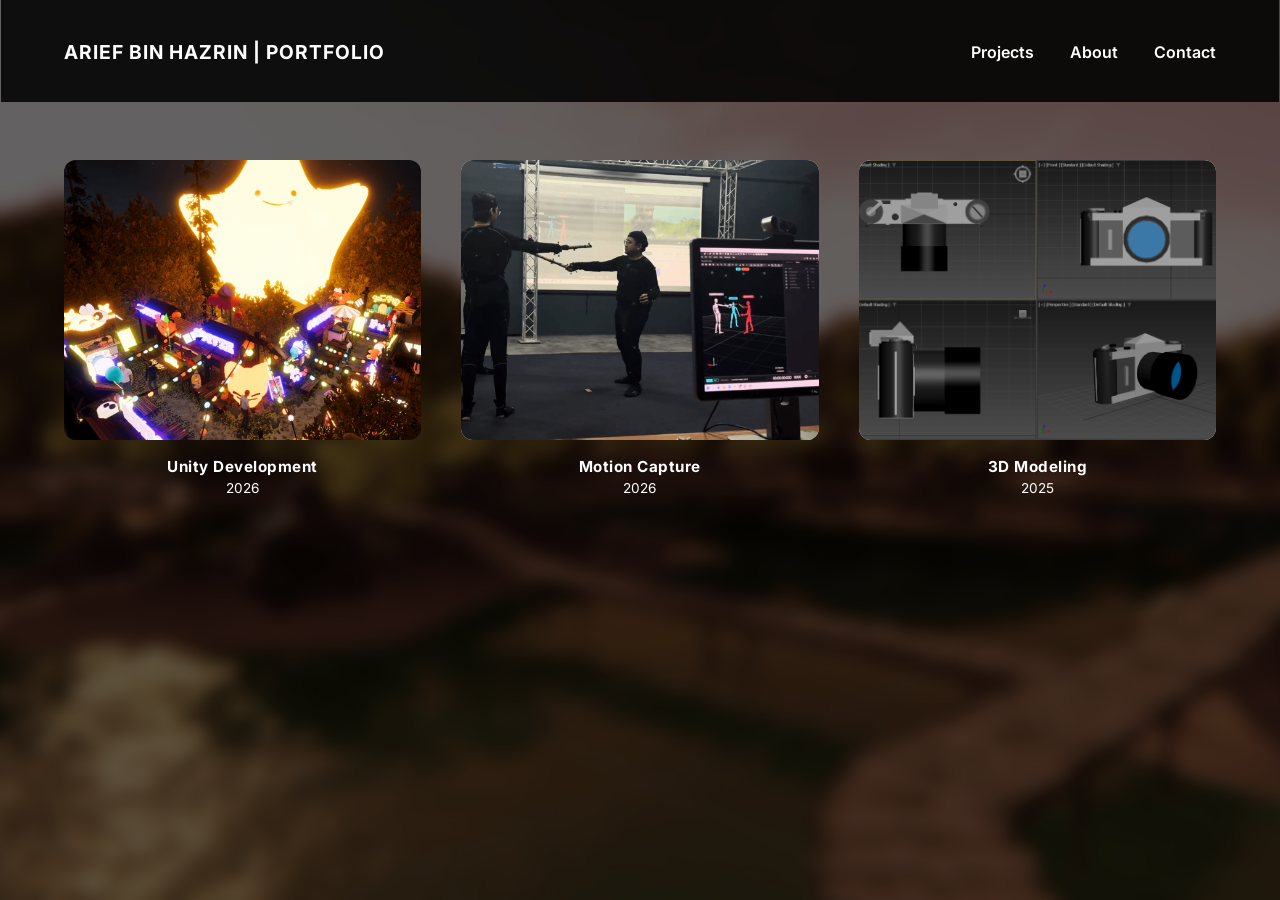
==== index.html @ beefff18 "Update index.html" ====
<!DOCTYPE html>
<html lang="en">
<head>
  <meta charset="UTF-8">
  <meta name="viewport" content="width=device-width, initial-scale=1.0">
  <title>ARIEF BIN HAZRIN | PORTFOLIO</title>
  <link rel="stylesheet" href="style.css">
</head>
<body>

  <!-- Navigation Bar -->
  <header>
    <div class="logo">ARIEF BIN HAZRIN | PORTFOLIO</div>
    <nav>
      <a href="projects.html">Projects</a>
      <a href="about.html">About</a>
      <a href="contact.html">Contact</a>
    </nav>
  </header>

  <!-- Portfolio Project Grid -->
  <main class="grid-container">

    <a href="projects/3d-models.html" class="card">
      <img src="images/unitydev.png" alt="Unity Development">
      <div class="card-info">
        <h3>Unity Development</h3>
        <p>2026</p>
      </div>
    </a>

    <a href="projects/game-dev.html" class="card">
      <img src="images/mocap.png" alt="Motion Capture">
      <div class="card-info">
        <h3>Motion Capture</h3>
        <p>2026</p>
      </div>
    </a>

    <a href="projects/uiux.html" class="card">
      <img src="images/3dmod.png" alt="3D Modeling">
      <div class="card-info">
        <h3>3D Modeling</h3>
        <p>2025</p>
      </div>
    </a>

  </main>

</body>
</html>
---- style.css ----
/* Google Font Import */
@import url('https://fonts.googleapis.com/css2?family=Inter:wght@400;600;700&display=swap');

* {
  box-sizing: border-box;
  margin: 0;
  padding: 0;
  font-family: 'Inter', sans-serif;
}

body {
  background-image: linear-gradient(rgba(0, 0, 0, 0.6), rgba(0, 0, 0, 0.6)), url("images/bgimage.png");
  background-size: cover;
  background-position: center;
  background-repeat: no-repeat;
  background-attachment: fixed;
  color: #ffffff; /* Changed to white so text is readable on the dark background */
  padding: 0 5%;
  position: relative;
}

body::before {
  content: "";
  position: fixed;
  top: 0;
  left: 0;
  width: 100vw;
  height: 100vh;
  background: inherit;
  filter: blur(8px); /* Change 8px to adjust blur intensity */
  transform: scale(1.05); /* Scales slightly to prevent blurry white borders on edges */
  z-index: -1;
}

/* Header & Nav */
header {
  display: flex;
  justify-content: space-between;
  padding: 2.5rem 5.5% 4rem 5.5%;
  align-items: center;
  margin: 0 -5.5% 2rem -5.5%;
  background: linear-gradient(to bottom, rgba(0, 0, 0, 0.85) 80%, rgba(0, 0, 0, 0) 0%);
}

.logo {
  font-weight: 700;
  font-size: 1.2rem;
  letter-spacing: 1px;
}

header nav a {
  margin-left: 2rem;
  text-decoration: none;
  color: #ffffff;
  font-weight: 600;
  transition: color 0.2s ease;
}

header nav a:hover {
  color: #ffffff9b;
}

/* Grid System */
.grid-container {
  display: grid;
  grid-template-columns: repeat(auto-fit, minmax(320px, 1fr));
  gap: 2.5rem;
  padding-bottom: 5rem;
}

/* Card Container */
.card {
  text-decoration: none;
  color: inherit;
  display: block;
}

/* Image Aspect Ratio Box */
.card img {
  width: 100%;
  height: 280px;
  object-fit: cover; /* Prevents image distortion */
  border-radius: 12px;
  background-color: #eee; /* Fallback placeholder color */
  transition: transform 0.3s cubic-bezier(0.25, 1, 0.5, 1), box-shadow 0.3s ease;
}

.card:hover img {
  transform: translateY(-6px);
  box-shadow: 0 12px 24px rgba(0, 0, 0, 0.12);
}

/* Card Labels */
.card-info {
  padding-top: 0.8rem;
  display: flex;
  flex-direction: column;
  align-items: center;
  text-align: center;
}

.card-info h3 {
  font-size: 0.95rem;
  font-weight: 700;
  letter-spacing: 0.5px;
  margin-bottom: 0.25rem;
}

.card-info p {
  font-size: 0.85rem;
  color: #ffffff;
}
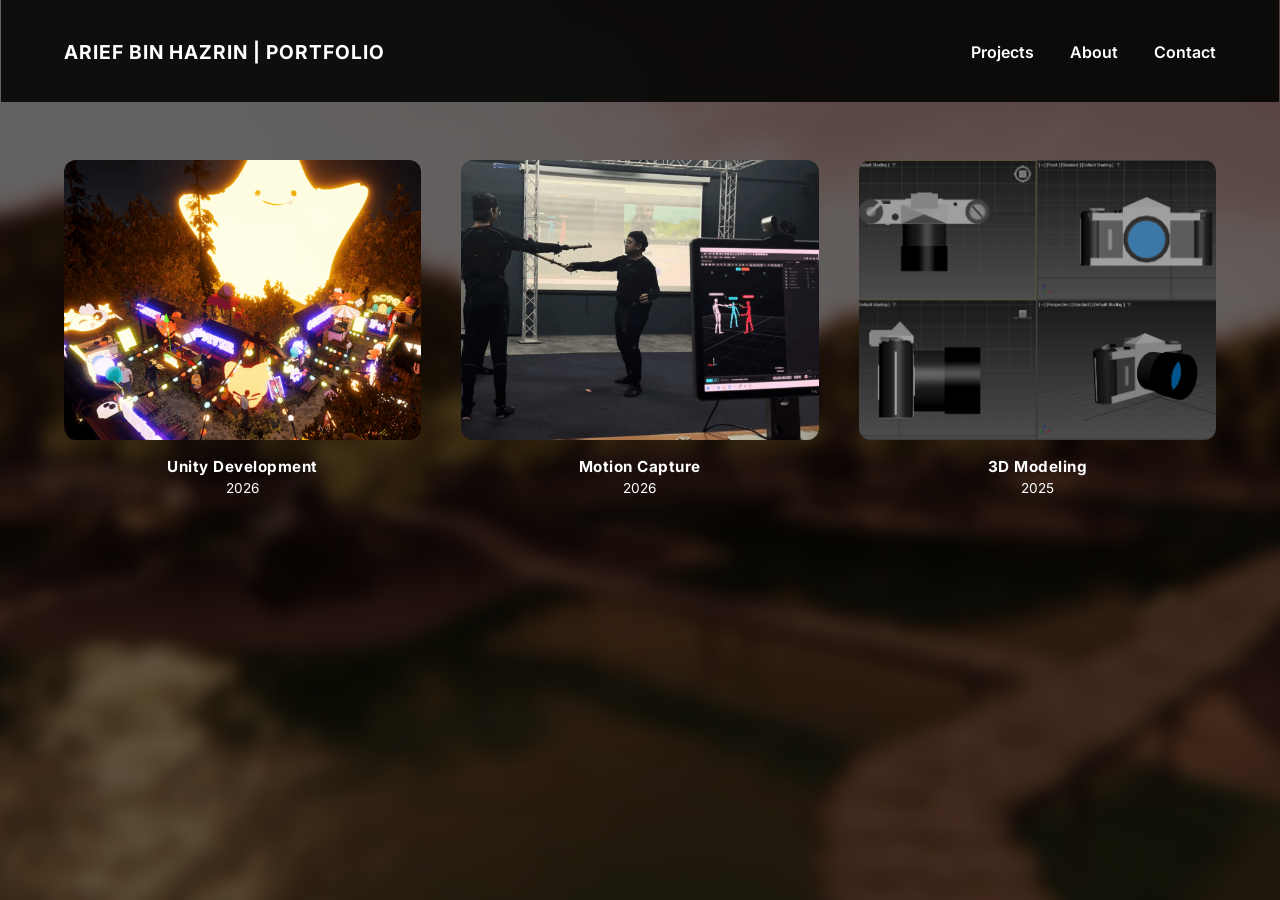
==== commit f5fdac69: "Update index.html" ====
--- a/index.html
+++ b/index.html
@@ -12,7 +12,7 @@
   <header>
     <div class="logo">ARIEF BIN HAZRIN | PORTFOLIO</div>
     <nav>
-      <a href="projects.html">Projects</a>
+      <a href="index.html">Projects</a>
       <a href="about.html">About</a>
       <a href="contact.html">Contact</a>
     </nav>
--- a/style.css
+++ b/style.css
@@ -90,6 +90,10 @@
   box-shadow: 0 12px 24px rgba(0, 0, 0, 0.12);
 }
 
+.card:hover .card-info h3 {
+  text-decoration: underline;
+}
+
 /* Card Labels */
 .card-info {
   padding-top: 0.8rem;
@@ -109,4 +113,125 @@
 .card-info p {
   font-size: 0.85rem;
   color: #ffffff;
+}
+
+/* About Page Main 3-Column Layout */
+/* About Page Main Container Box */
+/* About Page Main Container Box */
+.about-container {
+  display: flex;
+  flex-direction: column;
+  gap: 2rem;
+  padding: 3rem;
+  margin: 1rem auto 5rem auto;
+  max-width: 1100px;
+
+  /* Frosted Glass Container */
+  background: rgba(0, 0, 0, 0.45);
+  border: 1px solid rgba(255, 255, 255, 0.15);
+  border-radius: 20px;
+  box-shadow: 0 16px 32px rgba(0, 0, 0, 0.3);
+  color: #ffffff;
+}
+
+/* TOP HERO: Picture + Bio Side-by-Side */
+.about-hero {
+  display: flex;
+  align-items: flex-start;
+  gap: 2.5rem;
+}
+
+.profile-frame {
+  width: 220px; /* Fixed profile width */
+  flex-shrink: 0;
+  aspect-ratio: 1 / 1;
+  border-radius: 16px;
+  overflow: hidden;
+  background-color: rgba(255, 255, 255, 0.1);
+  border: 1px solid rgba(255, 255, 255, 0.2);
+}
+
+.profile-frame img {
+  width: 100%;
+  height: 100%;
+  object-fit: cover;
+}
+
+.hero-text h2 {
+  font-size: 1.8rem;
+  font-weight: 700;
+  margin-bottom: 0.2rem;
+}
+
+.subtitle {
+  color: #a1a1aa;
+  font-weight: 600;
+  font-size: 1rem;
+  margin-bottom: 1.2rem;
+}
+
+.bio-text {
+  line-height: 1.6;
+  color: rgba(255, 255, 255, 0.85);
+  font-size: 0.95rem;
+  margin-bottom: 0.8rem;
+}
+
+/* Subtle Divider Line */
+.section-divider {
+  border: none;
+  height: 1px;
+  background: rgba(255, 255, 255, 0.12);
+  margin: 0.5rem 0;
+}
+
+/* BOTTOM SECTION: 2-Column Info Grid */
+.info-grid {
+  display: grid;
+  grid-template-columns: 1fr 1fr;
+  gap: 2.5rem;
+}
+
+.section-title {
+  display: flex;
+  align-items: center;
+  gap: 0.6rem;
+  margin-bottom: 0.6rem;
+}
+
+.section-title h3 {
+  font-size: 1.15rem;
+  font-weight: 700;
+}
+
+.info-block {
+  margin-bottom: 1.8rem;
+}
+
+.info-item .year {
+  display: block;
+  font-size: 0.85rem;
+  color: #a1a1aa;
+  margin-bottom: 0.2rem;
+}
+
+.info-item p {
+  color: rgba(255, 255, 255, 0.85);
+  line-height: 1.5;
+  font-size: 0.95rem;
+}
+
+/* Responsive view for phones */
+@media (max-width: 768px) {
+  .about-hero {
+    flex-direction: column;
+    align-items: center;
+    text-align: center;
+  }
+  .profile-frame {
+    width: 180px;
+  }
+  .info-grid {
+    grid-template-columns: 1fr;
+  }
 }
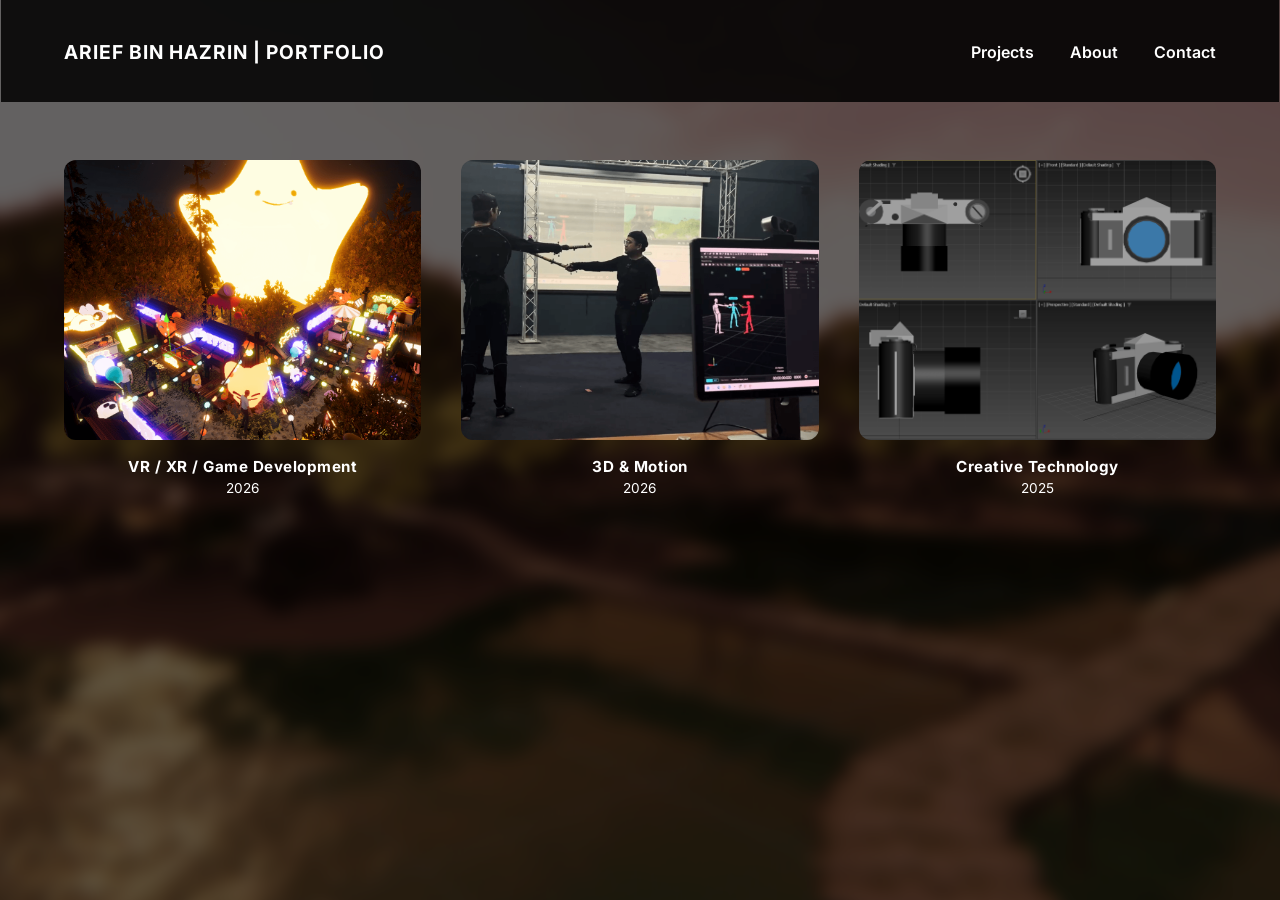
==== commit 3d4e5499: "Update index.html" ====
--- a/index.html
+++ b/index.html
@@ -24,7 +24,7 @@
     <a href="projects/3d-models.html" class="card">
       <img src="images/unitydev.png" alt="Unity Development">
       <div class="card-info">
-        <h3>Unity Development</h3>
+        <h3>VR / XR / Game Development</h3>
         <p>2026</p>
       </div>
     </a>
@@ -32,7 +32,7 @@
     <a href="projects/game-dev.html" class="card">
       <img src="images/mocap.png" alt="Motion Capture">
       <div class="card-info">
-        <h3>Motion Capture</h3>
+        <h3>3D & Motion</h3>
         <p>2026</p>
       </div>
     </a>
@@ -40,7 +40,7 @@
     <a href="projects/uiux.html" class="card">
       <img src="images/3dmod.png" alt="3D Modeling">
       <div class="card-info">
-        <h3>3D Modeling</h3>
+        <h3>Creative Technology</h3>
         <p>2025</p>
       </div>
     </a>
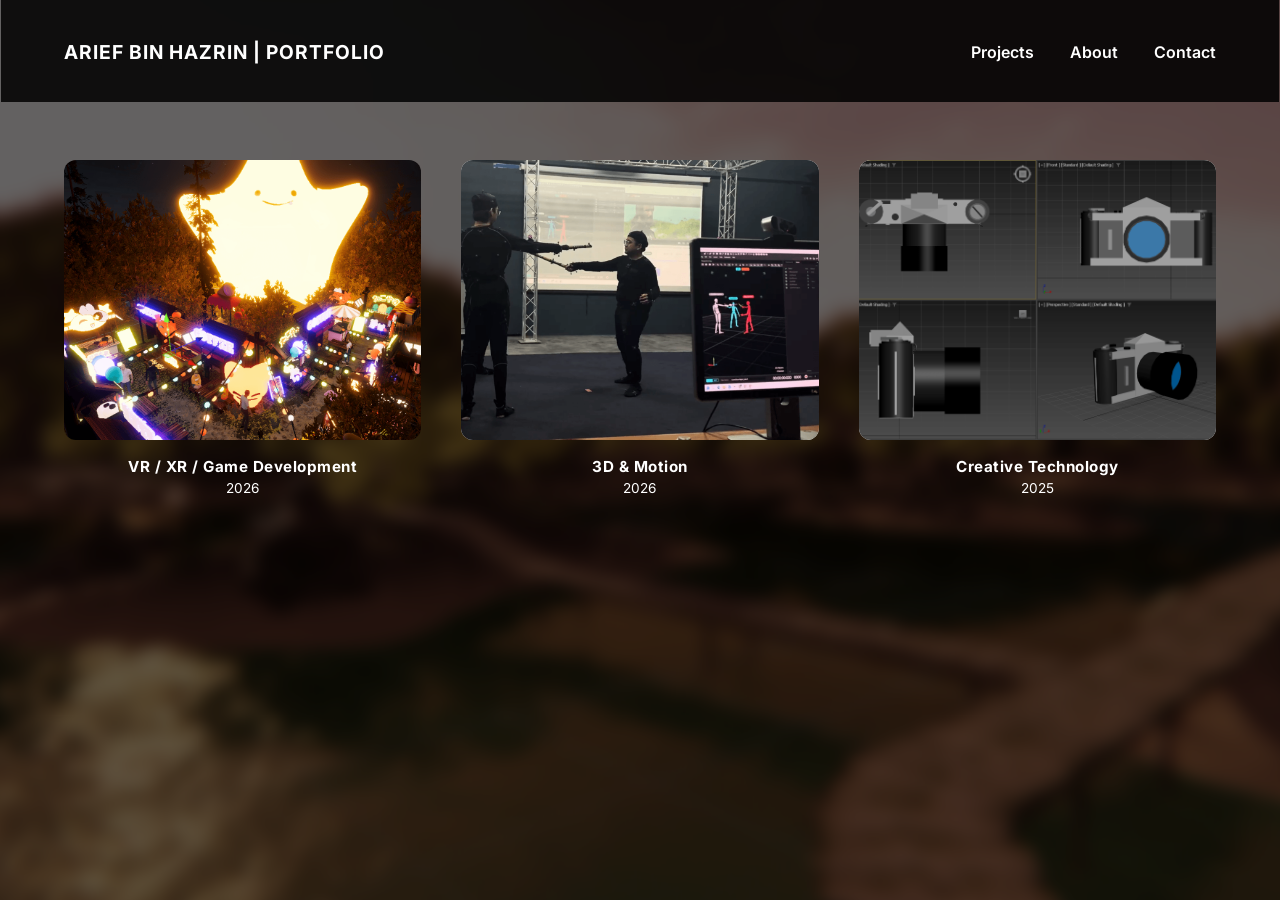
==== commit 1f583043: "Added projects in vr-xr" ====
--- a/index.html
+++ b/index.html
@@ -21,7 +21,7 @@
   <!-- Portfolio Project Grid -->
   <main class="grid-container">
 
-    <a href="projects/3d-models.html" class="card">
+    <a href="vr-xr.html" class="card">
       <img src="images/unitydev.png" alt="Unity Development">
       <div class="card-info">
         <h3>VR / XR / Game Development</h3>
--- a/style.css
+++ b/style.css
@@ -234,4 +234,448 @@
   .info-grid {
     grid-template-columns: 1fr;
   }
+}
+
+/* Contact Page Main Container Box */
+/* 1. Force Side-by-Side 2-Column Grid for Contact Page */
+.contact-container {
+  display: grid;
+  grid-template-columns: 1fr 1fr; /* Two equal columns */
+  gap: 3rem;
+  padding: 3rem;
+  margin: 1rem auto 5rem auto;
+  max-width: 1100px;
+  background: rgba(0, 0, 0, 0.45);
+  border: 1px solid rgba(255, 255, 255, 0.15);
+  border-radius: 20px;
+  box-shadow: 0 16px 32px rgba(0, 0, 0, 0.3);
+  color: #ffffff;
+}
+
+/* 2. Turn Black SVG/PNG Icons White automatically! */
+.card-icon img,
+.card-icon svg {
+  width: 22px;
+  height: 22px;
+  object-fit: contain;
+  filter: brightness(0) invert(1); /* Forces any dark icon to bright white */
+}
+
+.contact-info h2, .contact-form-wrapper h2 {
+  font-size: 1.8rem;
+  margin-bottom: 0.5rem;
+}
+
+.contact-subtext {
+  color: rgba(255, 255, 255, 0.8);
+  line-height: 1.6;
+  margin-bottom: 2rem;
+  font-size: 0.95rem;
+}
+
+/* Contact Info Cards */
+.contact-cards {
+  display: flex;
+  flex-direction: column;
+  gap: 1.25rem;
+}
+
+.info-card {
+  display: flex;
+  align-items: center;
+  gap: 1.2rem;
+  padding: 1rem 1.25rem;
+  background: rgba(255, 255, 255, 0.05);
+  border: 1px solid rgba(255, 255, 255, 0.1);
+  border-radius: 12px;
+}
+
+.card-icon img {
+  width: 20px;
+  height: 20px;
+  object-fit: contain;
+}
+
+.info-card h3 {
+  font-size: 0.9rem;
+  color: #a1a1aa;
+  margin-bottom: 0.2rem;
+}
+
+.info-card p {
+  font-size: 0.95rem;
+  color: #ffffff;
+}
+
+.social-links a {
+  color: #ffffff;
+  text-decoration: underline;
+  margin-right: 1rem;
+  font-size: 0.95rem;
+  transition: opacity 0.2s;
+}
+
+.social-links a:hover {
+  opacity: 0.7;
+}
+
+/* Contact Form Styling */
+.contact-form {
+  display: flex;
+  flex-direction: column;
+  gap: 1.2rem;
+  margin-top: 1.5rem;
+}
+
+.form-group {
+  display: flex;
+  flex-direction: column;
+  gap: 0.4rem;
+}
+
+.form-group label {
+  font-size: 0.85rem;
+  color: #a1a1aa;
+}
+
+.form-group input, 
+.form-group textarea {
+  width: 100%;
+  padding: 0.8rem 1rem;
+  background: rgba(255, 255, 255, 0.07);
+  border: 1px solid rgba(255, 255, 255, 0.15);
+  border-radius: 8px;
+  color: #ffffff;
+  font-family: inherit;
+  font-size: 0.95rem;
+  outline: none;
+  
+  /* DISABLES DRAG RESIZING */
+  resize: none; 
+
+  /* MAKES IT SCROLLABLE WHEN TEXT EXCEEDS THE HEIGHT */
+  max-height: 150px; /* Limits fixed visual height */
+  overflow-y: auto;  /* Adds a smooth scrollbar if text gets long */
+
+  transition: border-color 0.2s, background 0.2s;
+}
+
+/* Submit Button */
+.submit-btn {
+  padding: 0.9rem 1.5rem;
+  background: #ffffff;
+  color: #000000;
+  border: none;
+  border-radius: 8px;
+  font-weight: 700;
+  font-size: 0.95rem;
+  cursor: pointer;
+  transition: transform 0.2s, background 0.2s;
+  margin-top: 0.5rem;
+}
+
+.submit-btn:hover {
+  background: #e0e0e0;
+  transform: translateY(-2px);
+}
+
+/* Mobile Responsiveness */
+@media (max-width: 768px) {
+  .contact-container {
+    grid-template-columns: 1fr;
+  }
+}
+
+/* ==========================================================================
+   VR / XR / GAME DEV PAGE SPECIFIC STYLES
+   ========================================================================== */
+
+/* Main Page Container */
+.page-container {
+  max-width: 1100px;
+  margin: 1rem auto 5rem auto;
+  display: flex;
+  flex-direction: column;
+  gap: 2.5rem;
+  color: #ffffff;
+}
+
+/* Common Frosted Glass Card Box */
+.content-box {
+  background: rgba(0, 0, 0, 0.45);
+  border: 1px solid rgba(255, 255, 255, 0.15);
+  border-radius: 20px;
+  padding: 2.5rem;
+  box-shadow: 0 16px 32px rgba(0, 0, 0, 0.3);
+}
+
+/* 1. Hero Section */
+.project-hero {
+  background: rgba(0, 0, 0, 0.55);
+  border: 1px solid rgba(255, 255, 255, 0.2);
+  border-radius: 20px;
+  padding: 3rem 2.5rem;
+  text-align: center;
+}
+
+.hero-tag, .featured-badge, .section-badge {
+  display: inline-block;
+  background: rgba(255, 255, 255, 0.12);
+  border: 1px solid rgba(255, 255, 255, 0.25);
+  color: #ffffff;
+  padding: 0.3rem 0.8rem;
+  border-radius: 6px;
+  font-size: 0.8rem;
+  font-weight: 700;
+  letter-spacing: 1px;
+  text-transform: uppercase;
+  margin-bottom: 1rem;
+}
+
+.project-hero h1 {
+  font-size: 2.2rem;
+  font-weight: 800;
+  letter-spacing: 1px;
+  margin-bottom: 0.5rem;
+}
+
+.hero-tech-stack {
+  color: #a1a1aa;
+  font-size: 1rem;
+  font-weight: 600;
+  margin-bottom: 1.5rem;
+}
+
+.hero-intro {
+  max-width: 850px;
+  margin: 0 auto;
+  line-height: 1.7;
+  color: rgba(255, 255, 255, 0.85);
+  font-size: 1.05rem;
+}
+
+/* 2. Featured Project Card */
+.featured-project-card {
+  background: rgba(0, 0, 0, 0.55);
+  border: 1px solid rgba(255, 255, 255, 0.25);
+  border-radius: 20px;
+  padding: 3rem 2.5rem;
+  box-shadow: 0 20px 40px rgba(0, 0, 0, 0.4);
+}
+
+.featured-header h2 {
+  font-size: 1.8rem;
+  margin-bottom: 0.4rem;
+}
+
+.project-meta {
+  color: #a1a1aa;
+  font-size: 0.95rem;
+  margin-bottom: 1rem;
+}
+
+.project-desc {
+  font-size: 1.05rem;
+  line-height: 1.6;
+  color: rgba(255, 255, 255, 0.9);
+  margin-bottom: 2rem;
+}
+
+/* Media Placeholders */
+.featured-media-placeholder {
+  width: 100%;
+  height: 380px;
+  background: rgba(255, 255, 255, 0.05);
+  border: 1px dashed rgba(255, 255, 255, 0.25);
+  border-radius: 12px;
+  overflow: hidden;
+  margin-bottom: 2rem;
+}
+
+.media-fallback {
+  width: 100%;
+  height: 100%;
+  display: flex;
+  align-items: center;
+  justify-content: center;
+  color: #a1a1aa;
+  font-size: 0.95rem;
+}
+
+.placeholder-img {
+  width: 100%;
+  height: 100%;
+  object-fit: cover;
+}
+
+.project-details-grid {
+  display: grid;
+  grid-template-columns: 1fr 1fr;
+  gap: 2.5rem;
+}
+
+.detail-block h3 {
+  font-size: 1.2rem;
+  margin-bottom: 1rem;
+  border-bottom: 1px solid rgba(255, 255, 255, 0.15);
+  padding-bottom: 0.5rem;
+}
+
+.detail-block h4 {
+  font-size: 1rem;
+  margin-bottom: 0.5rem;
+  color: #d1d5db;
+}
+
+.styled-list {
+  padding-left: 1.2rem;
+  line-height: 1.7;
+  color: rgba(255, 255, 255, 0.85);
+}
+
+/* 3. AR Project Section */
+.project-media-grid {
+  display: grid;
+  grid-template-columns: 1fr 1fr;
+  gap: 1.5rem;
+  margin: 1.5rem 0;
+}
+
+.media-placeholder {
+  height: 220px;
+  background: rgba(255, 255, 255, 0.05);
+  border: 1px dashed rgba(255, 255, 255, 0.2);
+  border-radius: 12px;
+  display: flex;
+  align-items: center;
+  justify-content: center;
+  color: #a1a1aa;
+  font-size: 0.85rem;
+}
+
+.styled-grid-list {
+  display: grid;
+  grid-template-columns: 1fr 1fr;
+  gap: 0.8rem;
+  padding-left: 1.2rem;
+  margin-top: 0.8rem;
+  color: rgba(255, 255, 255, 0.85);
+}
+
+/* 4. Compact Showcase & Capabilities Grids */
+.sub-heading-text {
+  color: #a1a1aa;
+  margin-top: -0.5rem;
+  margin-bottom: 1.5rem;
+  font-size: 0.95rem;
+}
+
+.compact-cards-grid, .capabilities-grid {
+  display: grid;
+  grid-template-columns: repeat(auto-fit, minmax(230px, 1fr));
+  gap: 1.25rem;
+}
+
+.compact-card, .cap-card {
+  background: rgba(255, 255, 255, 0.05);
+  border: 1px solid rgba(255, 255, 255, 0.1);
+  padding: 1.25rem;
+  border-radius: 12px;
+  transition: transform 0.2s ease, border-color 0.2s ease;
+}
+
+.compact-card:hover, .cap-card:hover {
+  transform: translateY(-4px);
+  border-color: rgba(255, 255, 255, 0.3);
+}
+
+.compact-card h3, .cap-card h3 {
+  font-size: 1rem;
+  margin-bottom: 0.5rem;
+  color: #ffffff;
+}
+
+.compact-card p, .cap-card p {
+  font-size: 0.88rem;
+  line-height: 1.5;
+  color: rgba(255, 255, 255, 0.8);
+}
+
+/* 5. Skills Matrix */
+.skills-matrix {
+  display: grid;
+  grid-template-columns: repeat(auto-fit, minmax(280px, 1fr));
+  gap: 1.5rem;
+  margin-top: 1.5rem;
+}
+
+.skill-cat {
+  background: rgba(255, 255, 255, 0.04);
+  border-left: 3px solid rgba(255, 255, 255, 0.4);
+  padding: 1rem 1.2rem;
+  border-radius: 0 10px 10px 0;
+}
+
+.skill-cat h3 {
+  font-size: 1rem;
+  margin-bottom: 0.4rem;
+  color: #ffffff;
+}
+
+.skill-cat p {
+  font-size: 0.9rem;
+  color: rgba(255, 255, 255, 0.75);
+  line-height: 1.5;
+}
+
+/* Approach & CTA */
+.text-center {
+  text-align: center;
+}
+
+.approach-text {
+  max-width: 800px;
+  margin: 1rem auto 0 auto;
+  line-height: 1.7;
+  font-size: 1.05rem;
+  color: rgba(255, 255, 255, 0.85);
+}
+
+.cta-box {
+  background: linear-gradient(135deg, rgba(255, 255, 255, 0.1) 0%, rgba(255, 255, 255, 0.03) 100%);
+  border: 1px solid rgba(255, 255, 255, 0.2);
+  border-radius: 20px;
+  padding: 3rem;
+  text-align: center;
+}
+
+.cta-box h2 {
+  font-size: 1.4rem;
+  margin-bottom: 1.5rem;
+}
+
+.cta-btn {
+  display: inline-block;
+  padding: 0.9rem 2rem;
+  background: #ffffff;
+  color: #000000;
+  text-decoration: none;
+  font-weight: 700;
+  border-radius: 8px;
+  transition: transform 0.2s, background 0.2s;
+}
+
+.cta-btn:hover {
+  background: #e0e0e0;
+  transform: translateY(-2px);
+}
+
+/* Mobile Responsiveness */
+@media (max-width: 768px) {
+  .project-details-grid, .project-media-grid, .styled-grid-list {
+    grid-template-columns: 1fr;
+  }
+  .featured-media-placeholder {
+    height: 240px;
+  }
 }
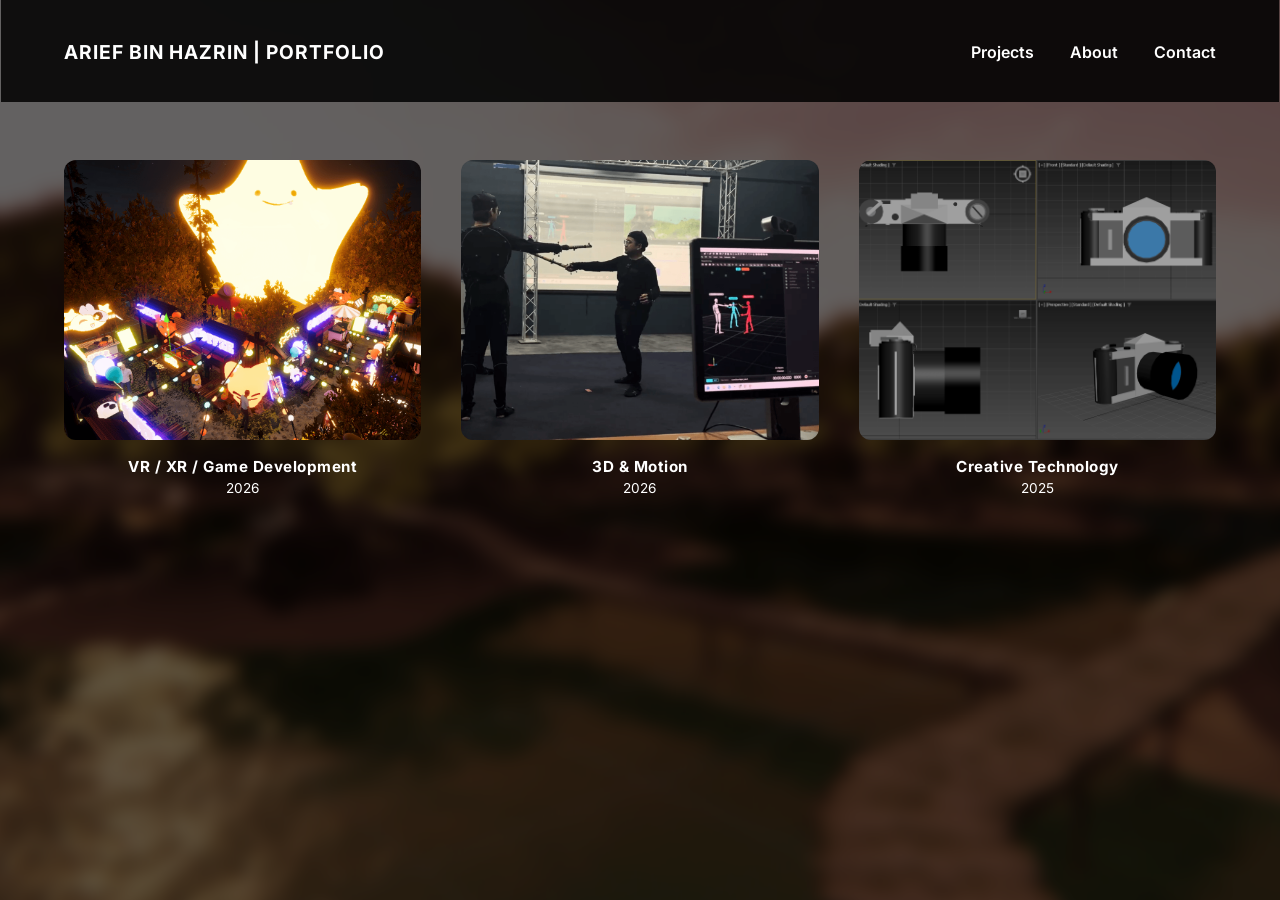
==== commit 38c64301: "Update index.html" ====
--- a/index.html
+++ b/index.html
@@ -29,7 +29,7 @@
       </div>
     </a>
 
-    <a href="projects/game-dev.html" class="card">
+    <a href="mocap.html" class="card">
       <img src="images/mocap.png" alt="Motion Capture">
       <div class="card-info">
         <h3>3D & Motion</h3>
--- a/style.css
+++ b/style.css
@@ -678,4 +678,16 @@
   .featured-media-placeholder {
     height: 240px;
   }
+}
+
+/* Responsive Video Player Styling */
+.project-video {
+  width: 100%;
+  height: 100%;
+  max-height: 450px;
+  object-fit: cover;
+  border-radius: 12px;
+  border: 1px solid rgba(255, 255, 255, 0.15);
+  background-color: #000000;
+  display: block;
 }
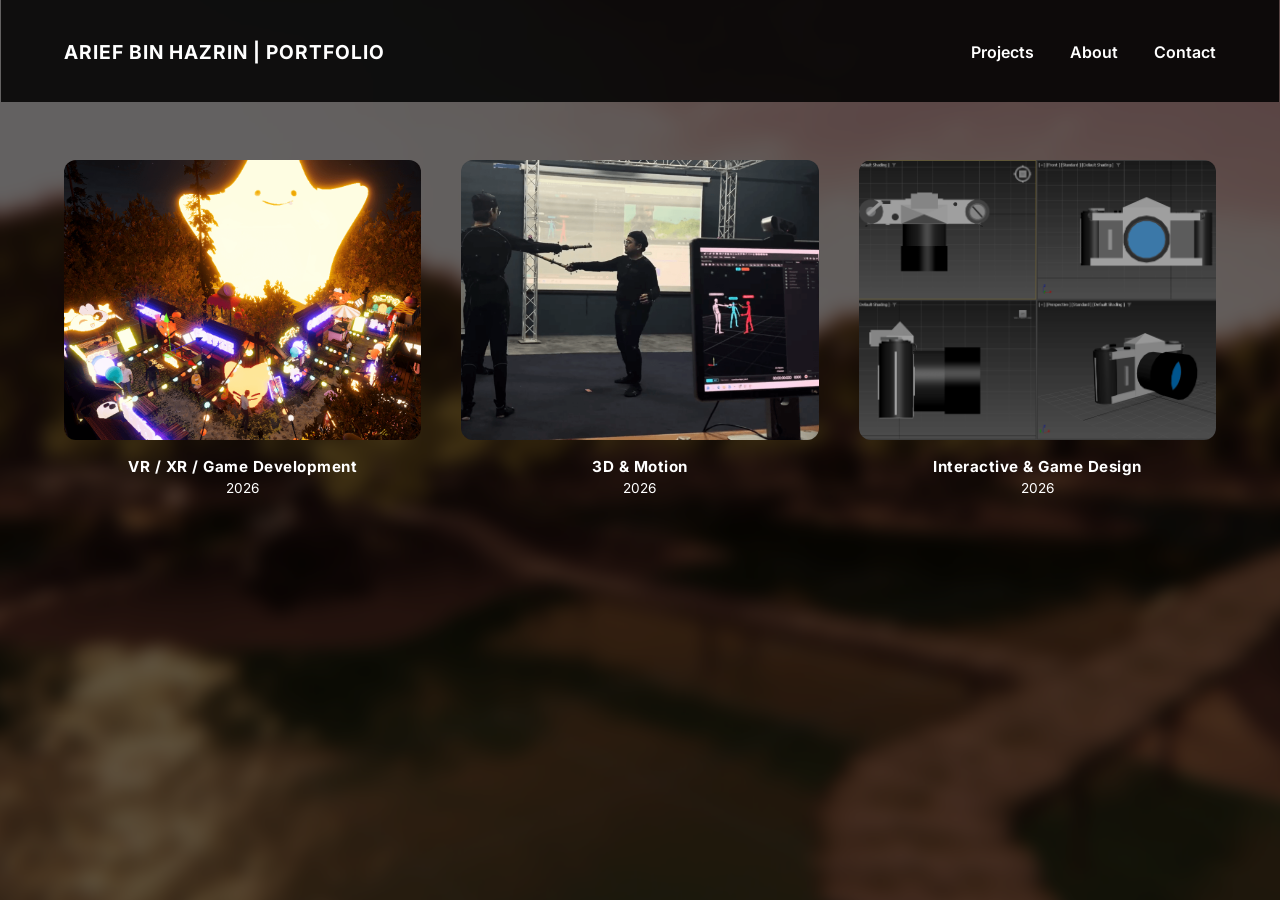
==== commit ffe571dc: "Update index.html" ====
--- a/index.html
+++ b/index.html
@@ -37,11 +37,11 @@
       </div>
     </a>
 
-    <a href="projects/uiux.html" class="card">
+    <a href="game-design.html" class="card">
       <img src="images/3dmod.png" alt="3D Modeling">
       <div class="card-info">
-        <h3>Creative Technology</h3>
-        <p>2025</p>
+        <h3>Interactive & Game Design</h3>
+        <p>2026</p>
       </div>
     </a>
 
--- a/style.css
+++ b/style.css
@@ -690,4 +690,95 @@
   border: 1px solid rgba(255, 255, 255, 0.15);
   background-color: #000000;
   display: block;
+}
+
+/* ==========================================================================
+   GAME DESIGN PAGE SPECIFIC STYLES
+   ========================================================================== */
+
+/* Flow Pills (Horizontal) */
+.flow-pills-container {
+  display: flex;
+  flex-wrap: wrap;
+  align-items: center;
+  justify-content: center;
+  gap: 0.8rem;
+  margin-top: 1rem;
+}
+
+.flow-pill {
+  background: rgba(255, 255, 255, 0.08);
+  border: 1px solid rgba(255, 255, 255, 0.2);
+  padding: 0.5rem 1.2rem;
+  border-radius: 30px;
+  font-size: 0.9rem;
+  font-weight: 600;
+  color: #ffffff;
+}
+
+.flow-arrow {
+  color: #a1a1aa;
+  font-size: 1.1rem;
+}
+
+/* Vertical Gameplay Flow Diagram */
+.vertical-flow-grid {
+  display: flex;
+  flex-direction: column;
+  align-items: center;
+  gap: 0.4rem;
+  margin-top: 1.5rem;
+}
+
+.flow-node {
+  background: rgba(255, 255, 255, 0.05);
+  border: 1px solid rgba(255, 255, 255, 0.15);
+  padding: 0.6rem 2rem;
+  border-radius: 8px;
+  font-size: 0.9rem;
+  font-weight: 600;
+  width: 100%;
+  max-width: 320px;
+  text-align: center;
+}
+
+.flow-node.highlight-node {
+  background: rgba(255, 255, 255, 0.15);
+  border-color: rgba(255, 255, 255, 0.4);
+  color: #ffffff;
+}
+
+.flow-down-arrow {
+  color: #a1a1aa;
+  font-size: 1.1rem;
+}
+
+/* System Tags */
+.system-tag {
+  display: inline-block;
+  font-size: 0.78rem;
+  color: #a1a1aa;
+  margin-top: 0.8rem;
+  border-top: 1px solid rgba(255, 255, 255, 0.1);
+  padding-top: 0.5rem;
+  width: 100%;
+}
+
+/* Multi-CTA buttons */
+.nav-cta-buttons {
+  display: flex;
+  flex-wrap: wrap;
+  gap: 1rem;
+  justify-content: center;
+  margin-top: 1.5rem;
+}
+
+.secondary-btn {
+  background: transparent;
+  color: #ffffff;
+  border: 1px solid rgba(255, 255, 255, 0.3);
+}
+
+.secondary-btn:hover {
+  background: rgba(255, 255, 255, 0.15);
 }
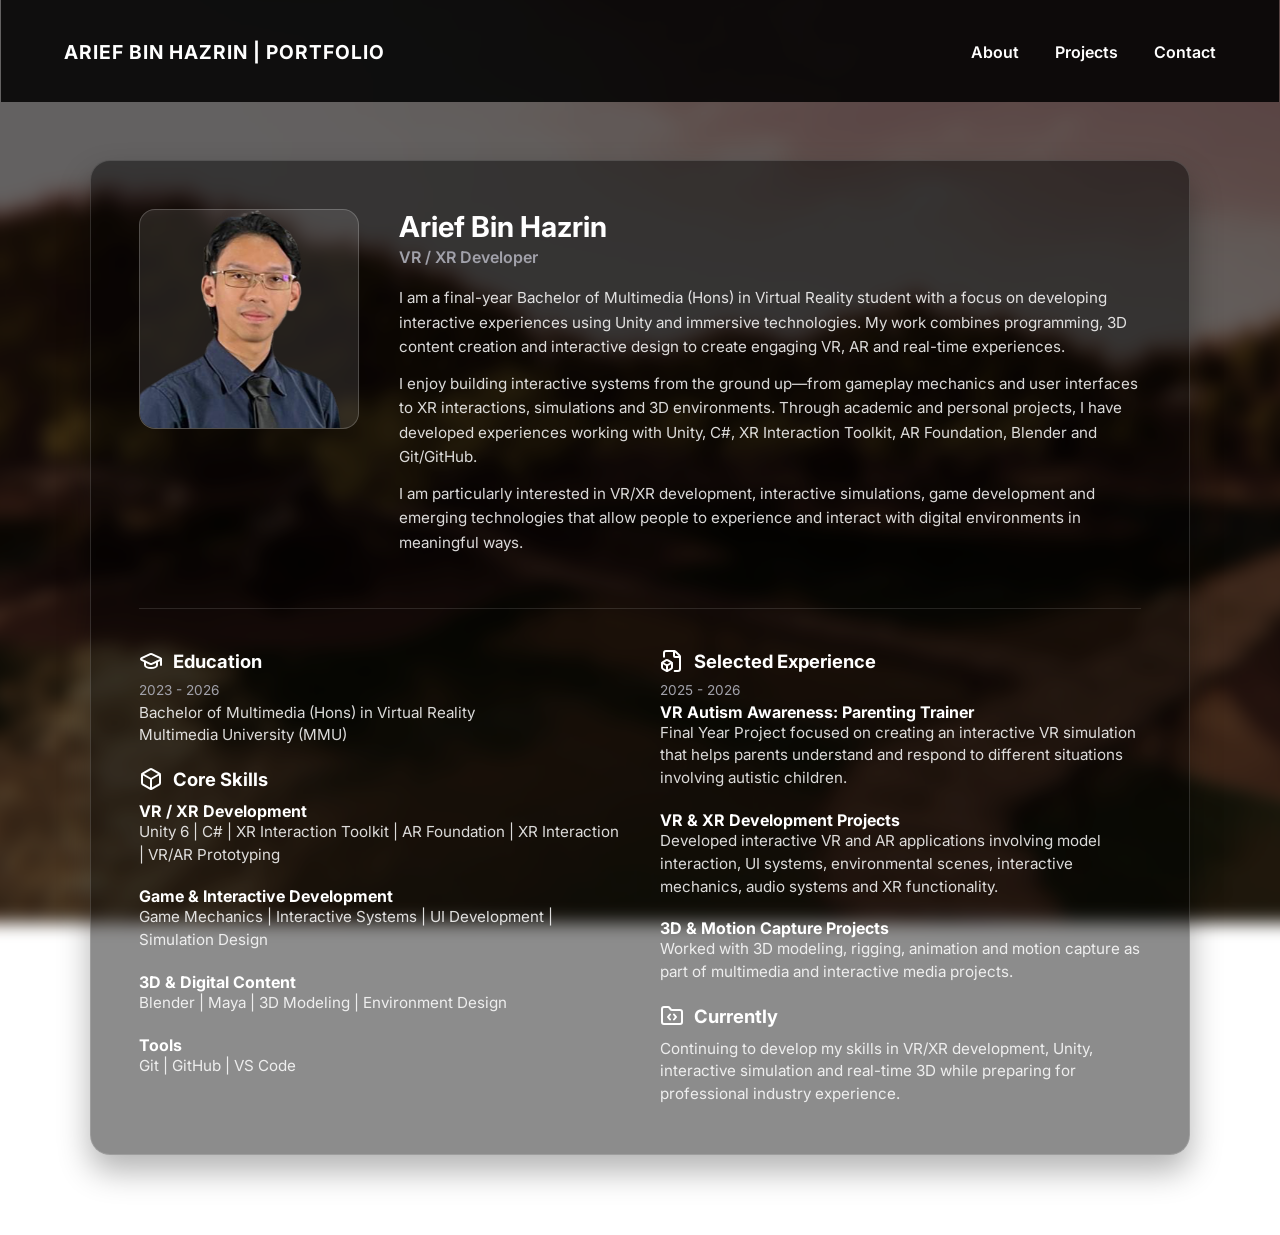
==== commit fa75ac26: "Updated headers and navigation" ====
--- a/index.html
+++ b/index.html
@@ -3,49 +3,119 @@
 <head>
   <meta charset="UTF-8">
   <meta name="viewport" content="width=device-width, initial-scale=1.0">
-  <title>ARIEF BIN HAZRIN | PORTFOLIO</title>
+  <title>About Me | ARIEF BIN HAZRIN</title>
   <link rel="stylesheet" href="style.css">
 </head>
 <body>
 
-  <!-- Navigation Bar -->
+  <!-- Reusable Header -->
   <header>
     <div class="logo">ARIEF BIN HAZRIN | PORTFOLIO</div>
     <nav>
-      <a href="index.html">Projects</a>
-      <a href="about.html">About</a>
+      <a href="index.html">About</a>
+      <a href="projects.html">Projects</a>
       <a href="contact.html">Contact</a>
     </nav>
   </header>
 
-  <!-- Portfolio Project Grid -->
-  <main class="grid-container">
+  <!-- About Section Layout Container -->
+  <main class="about-container">
+  
+  <!-- TOP SECTION: Profile Picture + Bio Beside It -->
+  <div class="about-hero">
+    <div class="profile-frame">
+      <img src="images/JayPortFo2.png" alt="Arief Bin Hazrin">
+    </div>
+    <div class="hero-text">
+      <h2>Arief Bin Hazrin</h2>
+      <p class="subtitle">VR / XR Developer</p>
+      <p class="bio-text">
+        I am a final-year Bachelor of Multimedia (Hons) in Virtual Reality student with a focus on developing interactive experiences using Unity and immersive technologies. My work combines programming, 3D content creation and interactive design to create engaging VR, AR and real-time experiences.
+      </p>
+      <p class="bio-text">
+        I enjoy building interactive systems from the ground up—from gameplay mechanics and user interfaces to XR interactions, simulations and 3D environments. Through academic and personal projects, I have developed experiences working with Unity, C#, XR Interaction Toolkit, AR Foundation, Blender and Git/GitHub.
+      </p>
+      <p class="bio-text">
+        I am particularly interested in VR/XR development, interactive simulations, game development and emerging technologies that allow people to experience and interact with digital environments in meaningful ways.
+      </p>
+    </div>
+  </div>
 
-    <a href="vr-xr.html" class="card">
-      <img src="images/unitydev.png" alt="Unity Development">
-      <div class="card-info">
-        <h3>VR / XR / Game Development</h3>
-        <p>2026</p>
+  <!-- DIVIDER LINE -->
+  <hr class="section-divider">
+
+  <!-- BOTTOM SECTION: 2-Column Info Grid -->
+  <div class="info-grid">
+    
+    <!-- Column 1 -->
+    <div class="info-col">
+      <div class="section-block">
+        <div class="section-title">
+          <img src="images/graduation-cap.svg" alt="icon" class="title-icon">
+          <h3>Education</h3>
+        </div>
+        <div class="info-item">
+          <span class="year">2023 - 2026</span>
+          <p>Bachelor of Multimedia (Hons) in Virtual Reality</p>
+          <p>Multimedia University (MMU)</p>
+        </div>
       </div>
-    </a>
 
-    <a href="mocap.html" class="card">
-      <img src="images/mocap.png" alt="Motion Capture">
-      <div class="card-info">
-        <h3>3D & Motion</h3>
-        <p>2026</p>
+      <br>
+
+      <div class="section-block">
+        <div class="section-title">
+          <img src="images/box.svg" alt="icon" class="title-icon">
+          <h3>Core Skills</h3>
+        </div>
+        <div class="info-item">
+          <h4>VR / XR Development</h4>
+          <p>Unity 6 | C# | XR Interaction Toolkit | AR Foundation | XR Interaction | VR/AR Prototyping</p>
+          <br>
+          <h4>Game & Interactive Development</h4>
+          <p>Game Mechanics | Interactive Systems | UI Development | Simulation Design</p>
+          <br>
+          <h4>3D & Digital Content</h4>
+          <p>Blender | Maya | 3D Modeling | Environment Design</p>
+          <br>
+          <h4>Tools</h4>
+          <p>Git | GitHub | VS Code</p>
+        </div>
       </div>
-    </a>
+    </div>
 
-    <a href="game-design.html" class="card">
-      <img src="images/3dmod.png" alt="3D Modeling">
-      <div class="card-info">
-        <h3>Interactive & Game Design</h3>
-        <p>2026</p>
+    <!-- Column 2 -->
+    <div class="info-col">
+      <div class="section-block">
+        <div class="section-title">
+          <img src="images/file-box.svg" alt="icon" class="title-icon">
+          <h3>Selected Experience</h3>
+        </div>
+        <div class="info-item">
+          <span class="year">2025 - 2026</span>
+          <h4>VR Autism Awareness: Parenting Trainer</h4>
+          <p>Final Year Project focused on creating an interactive VR simulation that helps parents understand and respond to different situations involving autistic children.</p>
+          <br>
+          <h4>VR & XR Development Projects</h4>
+          <p>Developed interactive VR and AR applications involving model interaction, UI systems, environmental scenes, interactive mechanics, audio systems and XR functionality.</p>
+          <br>
+          <h4>3D & Motion Capture Projects</h4>
+          <p>Worked with 3D modeling, rigging, animation and motion capture as part of multimedia and interactive media projects.</p>
+        </div>
       </div>
-    </a>
+      <br>
+      <div class="section-block">
+        <div class="section-title">
+          <img src="images/folder-code.svg" alt="icon" class="title-icon">
+          <h3>Currently</h3>
+        </div>
+        <div class="info-item">
+          <p>Continuing to develop my skills in VR/XR development, Unity, interactive simulation and real-time 3D while preparing for professional industry experience.</p>
+        </div>
+      </div>
+    </div>
 
-  </main>
+  </div>
 
-</body>
+</main>
 </html>
--- a/style.css
+++ b/style.css
@@ -781,4 +781,26 @@
 
 .secondary-btn:hover {
   background: rgba(255, 255, 255, 0.15);
+}
+
+/* AR Grid Media Items */
+.media-preview-item {
+  width: 100%;
+  height: 220px;
+  object-fit: cover;
+  border-radius: 12px;
+  border: 1px solid rgba(255, 255, 255, 0.15);
+  background-color: #000000;
+  display: block;
+}
+
+/* Standard 2-Column Grid Image Setup */
+.media-preview-item {
+  width: 100%;
+  height: 220px;
+  object-fit: cover; /* Keeps image proportions clean without stretching */
+  border-radius: 12px;
+  border: 1px solid rgba(255, 255, 255, 0.15);
+  background-color: #000000;
+  display: block;
 }
